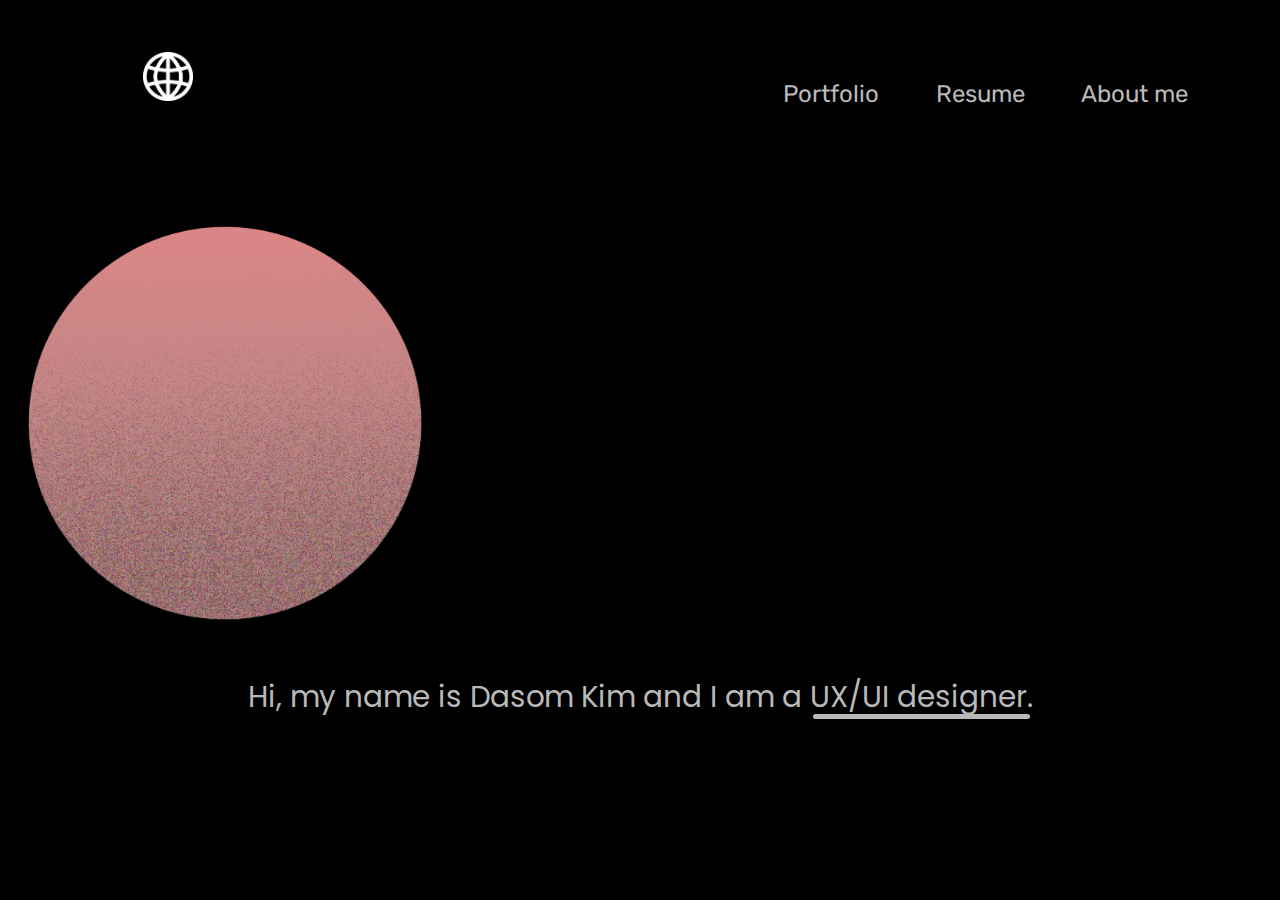
==== index.html @ 8a58e1be "First" ====
<!DOCTYPE html>
<html lang="en">

<head>
    <meta charset="UTF-8">
    <meta name="viewport" content="width=device-width, initial-scale=1.0">
    <meta name="author" content="Dasom Kim">
    <meta name="description" content="Dasom Kim's Portfolio Site">
    <title>UX/UI Dasom Kim</title>
    <link rel="stylesheet" href="https://stackpath.bootstrapcdn.com/bootstrap/4.5.2/css/bootstrap.min.css"
        integrity="sha384-JcKb8q3iqJ61gNV9KGb8thSsNjpSL0n8PARn9HuZOnIxN0hoP+VmmDGMN5t9UJ0Z" crossorigin="anonymous">
    <link href="/index.css" rel="stylesheet" media="screen" type="text/css">
</head>

<body>
    <header>
        <div class="container">
            <a class="navbar-brand hover-animation" href="/index.html">
                <img src="logo.png" alt="logo" height="49" width="50" class="logo-front" />
                <img src="logo2.png" alt="back logo" height="49" width="85" class="logo-back" /></a>
        </div>

    <nav class="navbar navbar-expand-lg">
        <ul>
            <li class="nav-item"><a class="nav-link" href="#">Portfolio</a></li>
            <li class="nav-item"><a class="nav-link" href="#">Resume</a></li>
            <li class="nav-item"><a class="nav-link" href="#">About me</a></li>
        </ul>
    </nav>

</header>
<section id="animation">
    <div class="circle"><img src="images/Circle.png" height="450" width="450"> </div>
    <div class="pilar1"><img src="images/pilar.png" alt="pilar1" height="400" width="155"/></div>
    <div class="pilar2"><img src="images/pilar.png" alt="pilar2" height="400" width="155"/></div>
</section>

    <section id="section_intro">
        <div class="intro">
            <p class="hover-border">Hi, my name is <span class="bolder1">Dasom Kim</span> and I am a <span class="bolder2">UX/UI designer</span>.</p>
            </div>
    </section>









    <!-- JS, Popper.js, and jQuery -->
    <script src="https://code.jquery.com/jquery-3.5.1.slim.min.js"
        integrity="sha384-DfXdz2htPH0lsSSs5nCTpuj/zy4C+OGpamoFVy38MVBnE+IbbVYUew+OrCXaRkfj" crossorigin="anonymous">
    </script>
    <script src="https://cdn.jsdelivr.net/npm/popper.js@1.16.1/dist/umd/popper.min.js"
        integrity="sha384-9/reFTGAW83EW2RDu2S0VKaIzap3H66lZH81PoYlFhbGU+6BZp6G7niu735Sk7lN" crossorigin="anonymous">
    </script>
    <script src="https://stackpath.bootstrapcdn.com/bootstrap/4.5.2/js/bootstrap.min.js"
        integrity="sha384-B4gt1jrGC7Jh4AgTPSdUtOBvfO8shuf57BaghqFfPlYxofvL8/KUEfYiJOMMV+rV" crossorigin="anonymous">
    </script>
    <script src="index.js">
    </script>
</body>

</html>
---- index.css ----
@import url('https://fonts.googleapis.com/css2?family=Rubik:wght@800&display=swap');
@import url('https://fonts.googleapis.com/css2?family=Poppins&display=swap');

* {
    margin: 0;
    padding: 0;
    border: 0;
}

body {
    background-color: black;
}


/*nav*/
nav {
    float: right;
    margin: 50px;
}


li {
    list-style-type: none;
    display: inline-block;
    font-family: 'Rubik', sans-serif;
    font-size: 1.5em;
    padding: 10px;
}

a:link,
a:visited,
a:active {
    color: rgb(185, 185, 185);
}

a:hover {
    color: rgb(255, 255, 255);
}

/*logo animation*/
.container {
    perspective: 1;
    position: absolute;
    margin-left: 10vw;
    margin-top: 5vh;
}

.container:hover .hover-animation {
    transform: rotateY(180deg);
}

.hover-animation {
    transition: 1s;
    transform-style: preserve-3d;
    position: relative;
}

.logo-front,
.logo-back {
    backface-visibility: hidden;
    position: absolute;
    top: 0;
    left: 0;
}

.logo-front {
    background: no-repeat center;
    z-index: 2;
}

.logo-back {
    background: no-repeat center;
    transform: rotateY(180deg);
    left: -60px;
}

/*logo animation end*/
/*nav*/


/*section animation*/

.pilar1 {
    position: absolute;
    left: -600px;
    -webkit-animation: pilar1 1s forwards ease;
    -webkit-animation-delay: .5s;
    animation: pilar1 1s forwards ease;
    animation-delay: .5s;
    top: 25vh;
}

@-webkit-keyframes pliar1 {
    100% { left: 0; }
}

@keyframes pilar1 {
    100% { left: 15vh; }
}

.pilar2 {
    position: absolute;
    right: -600px;
    -webkit-animation: pilar2 1s forwards ease;
    -webkit-animation-delay: .5s;
    animation: pilar2 1s forwards ease;
    animation-delay: .5s;
    top: 25vh;
}

@-webkit-keyframes pliar2 {
    100% { right: 0; }
}

@keyframes pilar2 {
    100% { right: 15vh; }
}


.circle {
    position: absolute;
    animation: fadeIn 2.5s forwards ease;
    top: 22vh;
    display: block;
    

}

@keyframes fadeIn {
    0% { opacity:0; }
    66% { opacity:0; }
    100% { opacity:1; }
}



/*section intro*/
.intro {
    margin: auto;
    width: 100%;
    text-align: center;
    margin-top: 75vh;
    position: absolute;
    color: rgb(185, 185, 185);
    font-family: 'Poppins', sans-serif;
    font-size: 2.3vw;
}

.hover-border {
    position: relative;
}

.hover-border::after {
    content: '';
    width: 17%;
    height: 5px;
    position: absolute;
    background-color: rgb(185, 185, 185);
    bottom: 0%;
    left: 63.5%;
    border-radius: 10px;
    transition: all 500ms ease;
}

.hover-border:hover::after {
    left: 36.5%;
    width: 13.5%;
    background-color: rgb(243, 242, 242);
}
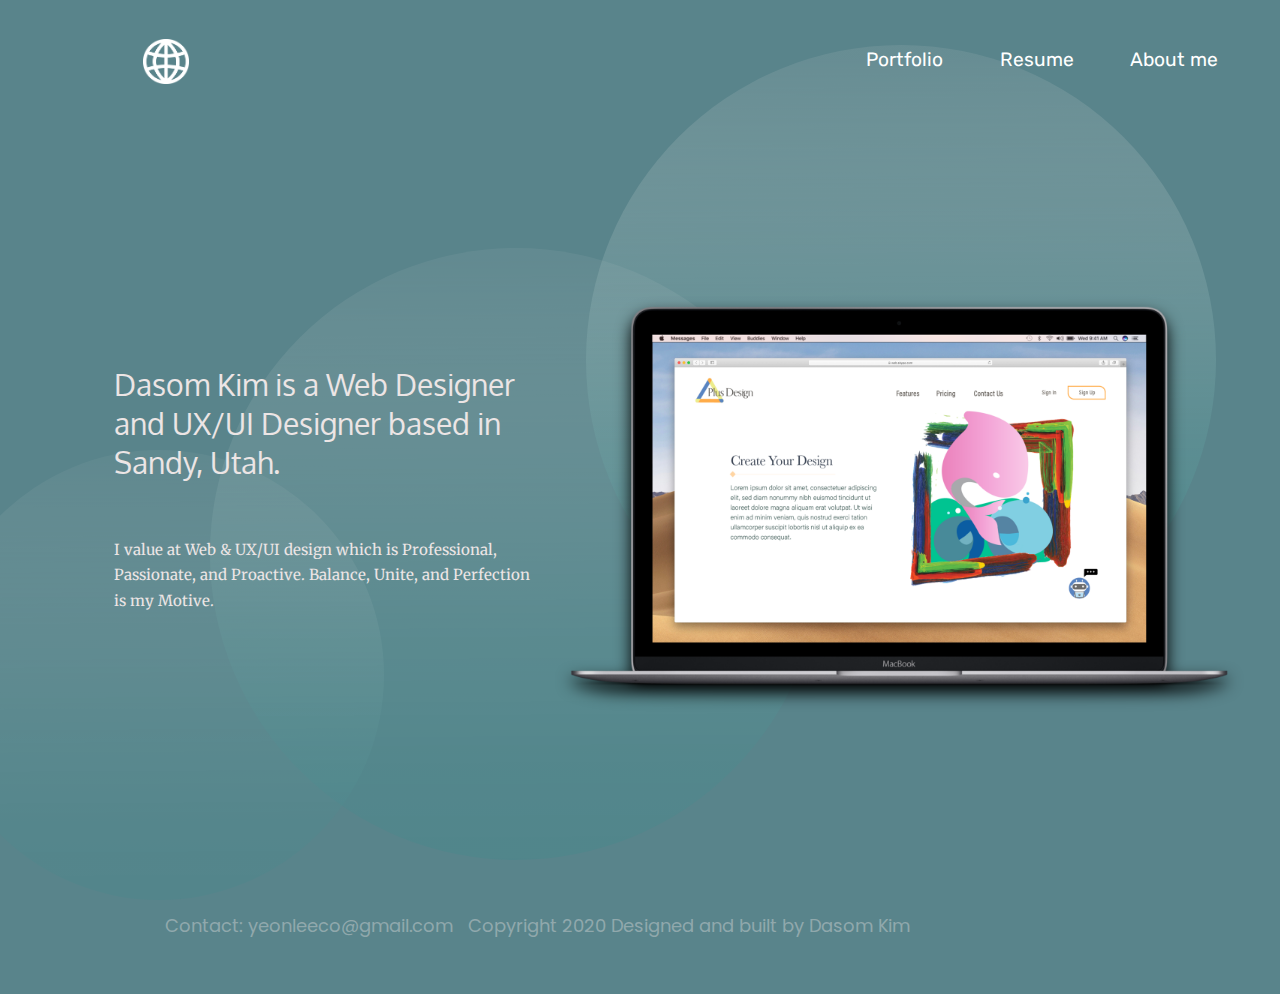
==== commit 4268131e: "Landing page, a little bit of "about me" page" ====
--- a/index.html
+++ b/index.html
@@ -16,35 +16,45 @@
     <header>
         <div class="container">
             <a class="navbar-brand hover-animation" href="/index.html">
-                <img src="logo.png" alt="logo" height="49" width="50" class="logo-front" />
-                <img src="logo2.png" alt="back logo" height="49" width="85" class="logo-back" /></a>
+                <img src="/images/logo.png" alt="logo" height="45" width="46" class="logo-front" />
+                <img src="/images/logo2.png" alt="back logo" height="45" width="69" class="logo-back" /></a>
         </div>
 
-    <nav class="navbar navbar-expand-lg">
-        <ul>
-            <li class="nav-item"><a class="nav-link" href="#">Portfolio</a></li>
-            <li class="nav-item"><a class="nav-link" href="#">Resume</a></li>
-            <li class="nav-item"><a class="nav-link" href="#">About me</a></li>
-        </ul>
-    </nav>
+        <nav class="navbar navbar-expand-lg">
+            <ul>
+                <li class="nav-item"><a class="nav-link" href="/portfolio.html">Portfolio</a></li>
+                <li class="nav-item"><a class="nav-link" href="/resume.html">Resume</a></li>
+                <li class="nav-item"><a class="nav-link" href="/about_me.html">About me</a></li>
+            </ul>
+        </nav>
 
-</header>
-<section id="animation">
-    <div class="circle"><img src="images/Circle.png" height="450" width="450"> </div>
-    <div class="pilar1"><img src="images/pilar.png" alt="pilar1" height="400" width="155"/></div>
-    <div class="pilar2"><img src="images/pilar.png" alt="pilar2" height="400" width="155"/></div>
-</section>
+    </header>
 
-    <section id="section_intro">
-        <div class="intro">
-            <p class="hover-border">Hi, my name is <span class="bolder1">Dasom Kim</span> and I am a <span class="bolder2">UX/UI designer</span>.</p>
+    <section class="presentation">
+        <div class="introuction">
+            <div class="intro-text">
+                <h1>Dasom Kim is a Web Designer and UX/UI Designer based in Sandy, Utah.</h1>
+                <p>I value at Web & UX/UI design which is Professional, Passionate, and Proactive.
+                    Balance, Unite, and Perfection is my Motive. </p>
             </div>
+        </div>
+        <div class="image-box">
+            <div class="content">
+                <img src="images/final2.png" alt="UI image" class="computer_image" /></div>
+        </div>
+
+        <img class="circle" src="/images/circle.svg" alt="background circle" />
+        <img class="circle2" src="/images/circle.svg" alt="bakcgroun circle 2" />
+        <img class="circle3" src="images/circle.svg" a;t="background circle 3" />
     </section>
 
 
 
 
-
+    <footer>
+        <span>Contact: yeonleeco@gmail.com</span>
+        <span>Copyright 2020 Designed and built by Dasom Kim</span>
+    </footer>
 
 
 
--- a/index.css
+++ b/index.css
@@ -1,5 +1,7 @@
 @import url('https://fonts.googleapis.com/css2?family=Rubik:wght@800&display=swap');
-@import url('https://fonts.googleapis.com/css2?family=Poppins&display=swap');
+@import url('https://fonts.googleapis.com/css2?family=Poppins:wght@200&display=swap');
+@import url('https://fonts.googleapis.com/css2?family=Merriweather:wght@300&display=swap');
+@import url('https://fonts.googleapis.com/css2?family=Oxygen:wght@700&display=swap');
 
 * {
     margin: 0;
@@ -8,14 +10,15 @@
 }
 
 body {
-    background-color: black;
+    background-color: #59848B;
 }
 
 
 /*nav*/
 nav {
     float: right;
-    margin: 50px;
+    margin: 20px;
+    margin-top: 20px;
 }
 
 
@@ -23,26 +26,29 @@
     list-style-type: none;
     display: inline-block;
     font-family: 'Rubik', sans-serif;
-    font-size: 1.5em;
+    font-size: 1.2em;
     padding: 10px;
 }
 
 a:link,
 a:visited,
 a:active {
-    color: rgb(185, 185, 185);
+    color: rgb(255, 255, 255);
 }
 
 a:hover {
-    color: rgb(255, 255, 255);
-}
+    color: rgb(224, 224, 224);
+}
+
+
+
 
 /*logo animation*/
 .container {
     perspective: 1;
     position: absolute;
     margin-left: 10vw;
-    margin-top: 5vh;
+    margin-top: 3.5vh;
 }
 
 .container:hover .hover-animation {
@@ -77,93 +83,208 @@
 /*logo animation end*/
 /*nav*/
 
-
-/*section animation*/
-
-.pilar1 {
-    position: absolute;
-    left: -600px;
-    -webkit-animation: pilar1 1s forwards ease;
-    -webkit-animation-delay: .5s;
-    animation: pilar1 1s forwards ease;
-    animation-delay: .5s;
-    top: 25vh;
-}
-
-@-webkit-keyframes pliar1 {
-    100% { left: 0; }
-}
-
-@keyframes pilar1 {
-    100% { left: 15vh; }
-}
-
-.pilar2 {
-    position: absolute;
-    right: -600px;
-    -webkit-animation: pilar2 1s forwards ease;
-    -webkit-animation-delay: .5s;
-    animation: pilar2 1s forwards ease;
-    animation-delay: .5s;
-    top: 25vh;
-}
-
-@-webkit-keyframes pliar2 {
-    100% { right: 0; }
-}
-
-@keyframes pilar2 {
-    100% { right: 15vh; }
-}
-
+ .presentation {
+     display: flex;
+     width: 90%;
+     margin: auto;
+     min-height: 80vh;
+     align-items: center;
+ }
+
+ .introduction {
+     flex: 1;
+ }
+
+ .intro-text h1 {
+     font-size: 45px;
+     color: rgb(236, 229, 229);
+     font-family: 'Oxygen', sans-serif;
+     line-height: 1.5;
+     animation: drop 0.5s ease;
+     position: relative;
+     left: 10vh;
+    }
+
+ .intro-text p {
+     margin-top: 55px;
+     font-size: 22px;
+     color: rgb(236, 229, 229);
+     font-family: 'Merriweather', serif;
+     line-height: 2.3;
+     animation: drop 1.7s ease;
+     position: relative;
+     left: 10vh;
+ }
+ 
+ .content {
+     flex: 1;
+ }
+
+ .content img {
+     height: 68vh;
+     filter: drop-shadow(0px 8px 8px black);
+     animation: drop 2s ease;
+     right: -8vh;
+     position: relative;
+ }
+
+ @keyframes drop {
+     0% {
+         opacity: 0;
+         transform: translateY(-18px);
+     }
+
+     100% {
+         opacity: 1;
+         transform: translateY(0px);
+     }
+ }
 
 .circle {
     position: absolute;
-    animation: fadeIn 2.5s forwards ease;
-    top: 22vh;
-    display: block;
-    
-
-}
-
-@keyframes fadeIn {
-    0% { opacity:0; }
-    66% { opacity:0; }
-    100% { opacity:1; }
-}
-
-
-
-/*section intro*/
-.intro {
-    margin: auto;
+    top: 5%;
+    right: 5%;
+    z-index: -1;
+    opacity: 0.6;
+    height: 70%;
+}
+
+.circle2 {
+    position: absolute;
+    top: 27.5%;
+    right: 35.8%;
+    z-index: -1;
+    height: 68%;
+    opacity: 0.4;
+}
+
+.circle3 {
+    position: absolute;
+    top: 50%;
+    right: 70%;
+    z-index: -1;
+    height: 50%;
+    opacity: 0.3;
+}
+
+footer {
+    color: rgba(236, 229, 229, 0.388);
+    padding: 55px;
+    font-family: 'Poppins', sans-serif;
+    font-size: 18px;
+    margin-left: 105px;
+}
+
+footer span {
+    padding: 5px;
+}
+
+
+
+
+
+@media screen and (max-width: 1520px) and (min-width: 1350px)  {
+    .intro-text h1 {
+        font-size: 35px;
+        line-height: 1.5;
+        left: 6.5vh;
+       }
+   
+    .intro-text p {
+        font-size: 18px;
+        line-height: 1.9;
+        left: 6.5vh;
+    }
+
+    .content img {
+        height: 55vh;
+        right: -6.5vh;
+    }
+}
+
+@media screen and (max-width: 1349px) and (min-width: 1025px)  {
+
+    .intro-text h1 {
+        font-size: 30px;
+        line-height: 1.3;
+        left: 5.5vh;
+       }
+   
+    .intro-text p {
+        font-size: 15px;
+        line-height: 1.7;
+        left: 5.5vh;
+    }
+
+    .content img {
+        height: 50vh;
+        right: -5.5vh;
+    }
+}
+
+
+@media screen and (max-width: 1024px ) {
+    .presentation {
+        flex-direction: column;
+    }
+    .introuction {
+        margin-top: 5vh;
+        text-align: center;
+    }
+    .intro-text h1 {
+        font-size: 35px;
+        left: 0;
+    }
+    .intro-text p {
+        font-size: 18px;
+        left: 0;
+    }
+
+    .content img {
+        height: 60vh;
+        right: 0;
+    }
+    .circle, .circle2, .circle3 {
+        opacity: 0;
+    }
+
+    footer {
+        text-align: center;
+        margin-left: 0;
+    }
+
+}
+
+
+/* about me page */
+.about {
+    flex-direction: column;
     width: 100%;
+    position: relative;
+    top: 13vh;
+}
+
+.col-4 img{
+    height: 63vh;
+}
+
+.intro_self {
     text-align: center;
-    margin-top: 75vh;
-    position: absolute;
-    color: rgb(185, 185, 185);
-    font-family: 'Poppins', sans-serif;
-    font-size: 2.3vw;
-}
-
-.hover-border {
+    margin: 0 auto;
     position: relative;
-}
-
-.hover-border::after {
-    content: '';
-    width: 17%;
-    height: 5px;
-    position: absolute;
-    background-color: rgb(185, 185, 185);
-    bottom: 0%;
-    left: 63.5%;
-    border-radius: 10px;
-    transition: all 500ms ease;
-}
-
-.hover-border:hover::after {
-    left: 36.5%;
-    width: 13.5%;
-    background-color: rgb(243, 242, 242);
-}  
+    top: 5vh;
+}
+
+.intro_self h1, h2 {
+    font-family: 'Oxygen', sans-serif;
+}
+
+.intro_self h2 {
+    color: rgb(236, 229, 229);
+    font-size: 1.8em;
+}
+
+.intro_self h1 {
+    color: rgb(0, 0, 0);
+    font-size: 3.5em;
+}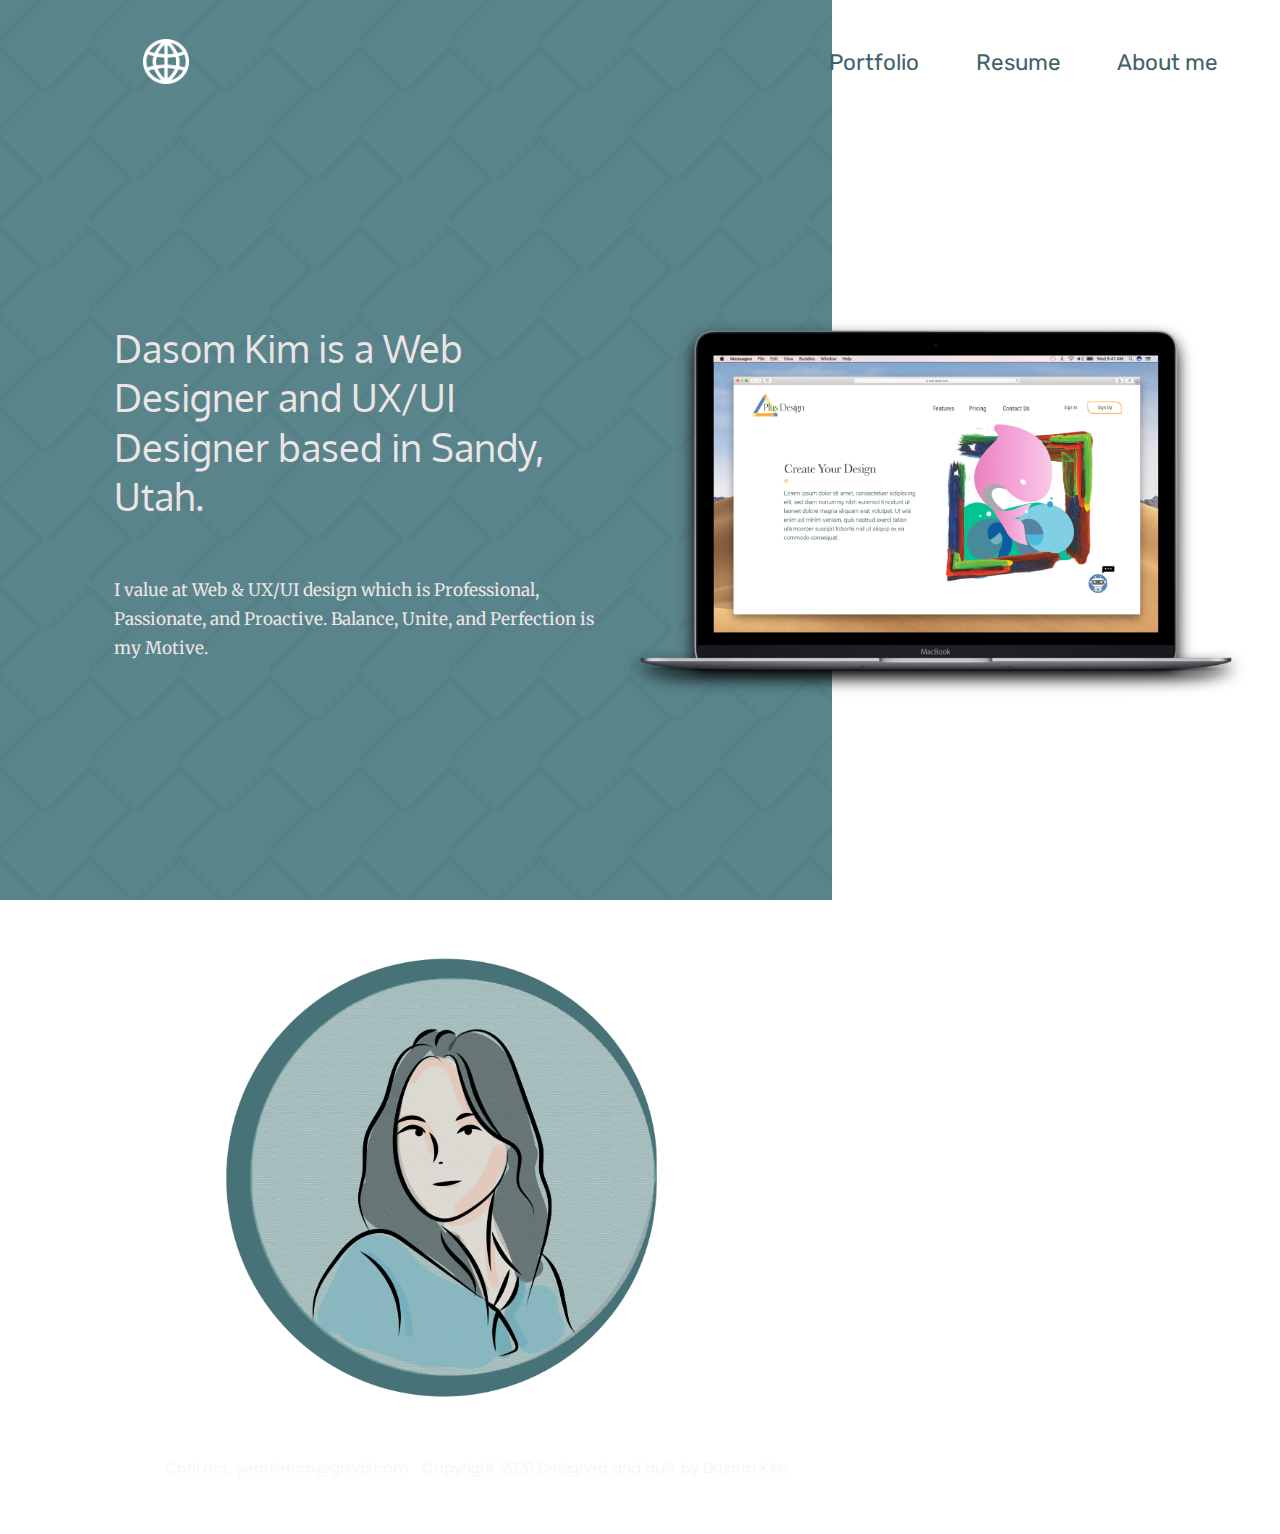
==== commit 50000ec0: "background, pattern, image added" ====
--- a/index.html
+++ b/index.html
@@ -29,7 +29,6 @@
         </nav>
 
     </header>
-
     <section class="presentation">
         <div class="introuction">
             <div class="intro-text">
@@ -43,9 +42,14 @@
                 <img src="images/final2.png" alt="UI image" class="computer_image" /></div>
         </div>
 
-        <img class="circle" src="/images/circle.svg" alt="background circle" />
-        <img class="circle2" src="/images/circle.svg" alt="bakcgroun circle 2" />
-        <img class="circle3" src="images/circle.svg" a;t="background circle 3" />
+    </section>
+
+    <div id="background"></div>
+    
+    <section class="second_presentation">
+        <div class="dasom_image">
+            <img src="/images/brushimage.png" alt="dasom illustrator" />
+        </div>
     </section>
 
 
--- a/index.css
+++ b/index.css
@@ -10,9 +10,24 @@
 }
 
 body {
+    background-color: white;
+}
+
+#background {
+    position: absolute;
+    top: 0px;
+    left: 0px;
+    width: 65%;
+    height: 100vh;
     background-color: #59848B;
-}
-
+    z-index: -1;
+    background-image: linear-gradient(45deg, transparent 20%, rgba(0, 0, 0, 0.055) 25%, transparent 25%), 
+    linear-gradient(-45deg, transparent 20%, rgba(0, 0, 0, 0.055) 25%, transparent 25%), 
+    linear-gradient(-45deg, transparent 75%, rgba(0, 0, 0, 0.055) 80%, transparent 0);
+    background-size: 90px 90px, 90px 90px;
+}
+
+/*#59848B;*/
 
 /*nav*/
 nav {
@@ -26,18 +41,18 @@
     list-style-type: none;
     display: inline-block;
     font-family: 'Rubik', sans-serif;
-    font-size: 1.2em;
+    font-size: 1.4em;
     padding: 10px;
 }
 
 a:link,
 a:visited,
 a:active {
-    color: rgb(255, 255, 255);
+    color: #406268;
 }
 
 a:hover {
-    color: rgb(224, 224, 224);
+    color: #5ea4af;
 }
 
 
@@ -96,7 +111,7 @@
  }
 
  .intro-text h1 {
-     font-size: 45px;
+     font-size: 4.5vh;
      color: rgb(236, 229, 229);
      font-family: 'Oxygen', sans-serif;
      line-height: 1.5;
@@ -107,7 +122,7 @@
 
  .intro-text p {
      margin-top: 55px;
-     font-size: 22px;
+     font-size: 2.1vh;
      color: rgb(236, 229, 229);
      font-family: 'Merriweather', serif;
      line-height: 2.3;
@@ -121,11 +136,12 @@
  }
 
  .content img {
-     height: 68vh;
+     height: 65vh;
      filter: drop-shadow(0px 8px 8px black);
      animation: drop 2s ease;
      right: -8vh;
      position: relative;
+     z-index: 2;
  }
 
  @keyframes drop {
@@ -140,38 +156,11 @@
      }
  }
 
-.circle {
-    position: absolute;
-    top: 5%;
-    right: 5%;
-    z-index: -1;
-    opacity: 0.6;
-    height: 70%;
-}
-
-.circle2 {
-    position: absolute;
-    top: 27.5%;
-    right: 35.8%;
-    z-index: -1;
-    height: 68%;
-    opacity: 0.4;
-}
-
-.circle3 {
-    position: absolute;
-    top: 50%;
-    right: 70%;
-    z-index: -1;
-    height: 50%;
-    opacity: 0.3;
-}
-
 footer {
     color: rgba(236, 229, 229, 0.388);
     padding: 55px;
     font-family: 'Poppins', sans-serif;
-    font-size: 18px;
+    font-size: 15px;
     margin-left: 105px;
 }
 
@@ -183,41 +172,30 @@
 
 
 
-@media screen and (max-width: 1520px) and (min-width: 1350px)  {
+@media screen and (max-width: 1400px) and (min-width: 1350px)  {
+
+    .content img {
+        height: 50vh;
+        right: -6.5vh;
+    }
+}
+
+@media screen and (max-width: 1349px) and (min-width: 1025px)  {
+
     .intro-text h1 {
-        font-size: 35px;
-        line-height: 1.5;
-        left: 6.5vh;
-       }
-   
-    .intro-text p {
-        font-size: 18px;
-        line-height: 1.9;
-        left: 6.5vh;
-    }
-
-    .content img {
-        height: 55vh;
-        right: -6.5vh;
-    }
-}
-
-@media screen and (max-width: 1349px) and (min-width: 1025px)  {
-
-    .intro-text h1 {
-        font-size: 30px;
+        font-size: 4.2vh;
         line-height: 1.3;
         left: 5.5vh;
        }
    
     .intro-text p {
-        font-size: 15px;
+        font-size: 1.9vh;
         line-height: 1.7;
         left: 5.5vh;
     }
 
     .content img {
-        height: 50vh;
+        height: 45vh;
         right: -5.5vh;
     }
 }
@@ -244,9 +222,7 @@
         height: 60vh;
         right: 0;
     }
-    .circle, .circle2, .circle3 {
-        opacity: 0;
-    }
+ 
 
     footer {
         text-align: center;
@@ -254,6 +230,24 @@
     }
 
 }
+
+/*second presentation on landing page */
+
+.second_presentation {
+    display: flex;
+}
+
+.second_presentation img {
+    height: 50vh;
+    position: relative;
+    left: 25vh;
+    margin-top: 10vh;
+}
+
+
+
+
+
 
 
 /* about me page */
@@ -277,6 +271,7 @@
 
 .intro_self h1, h2 {
     font-family: 'Oxygen', sans-serif;
+    padding: 5px;
 }
 
 .intro_self h2 {
@@ -287,4 +282,18 @@
 .intro_self h1 {
     color: rgb(0, 0, 0);
     font-size: 3.5em;
-}+}
+
+.row {
+    position: relative;
+    top: 10vh;
+}
+
+.row p {
+    color: rgba(236, 229, 229, 0.801);
+    font-size: 25px;
+    margin-left: -7vw;
+    max-width: 55vw;
+    max-height: 75vh;
+}
+
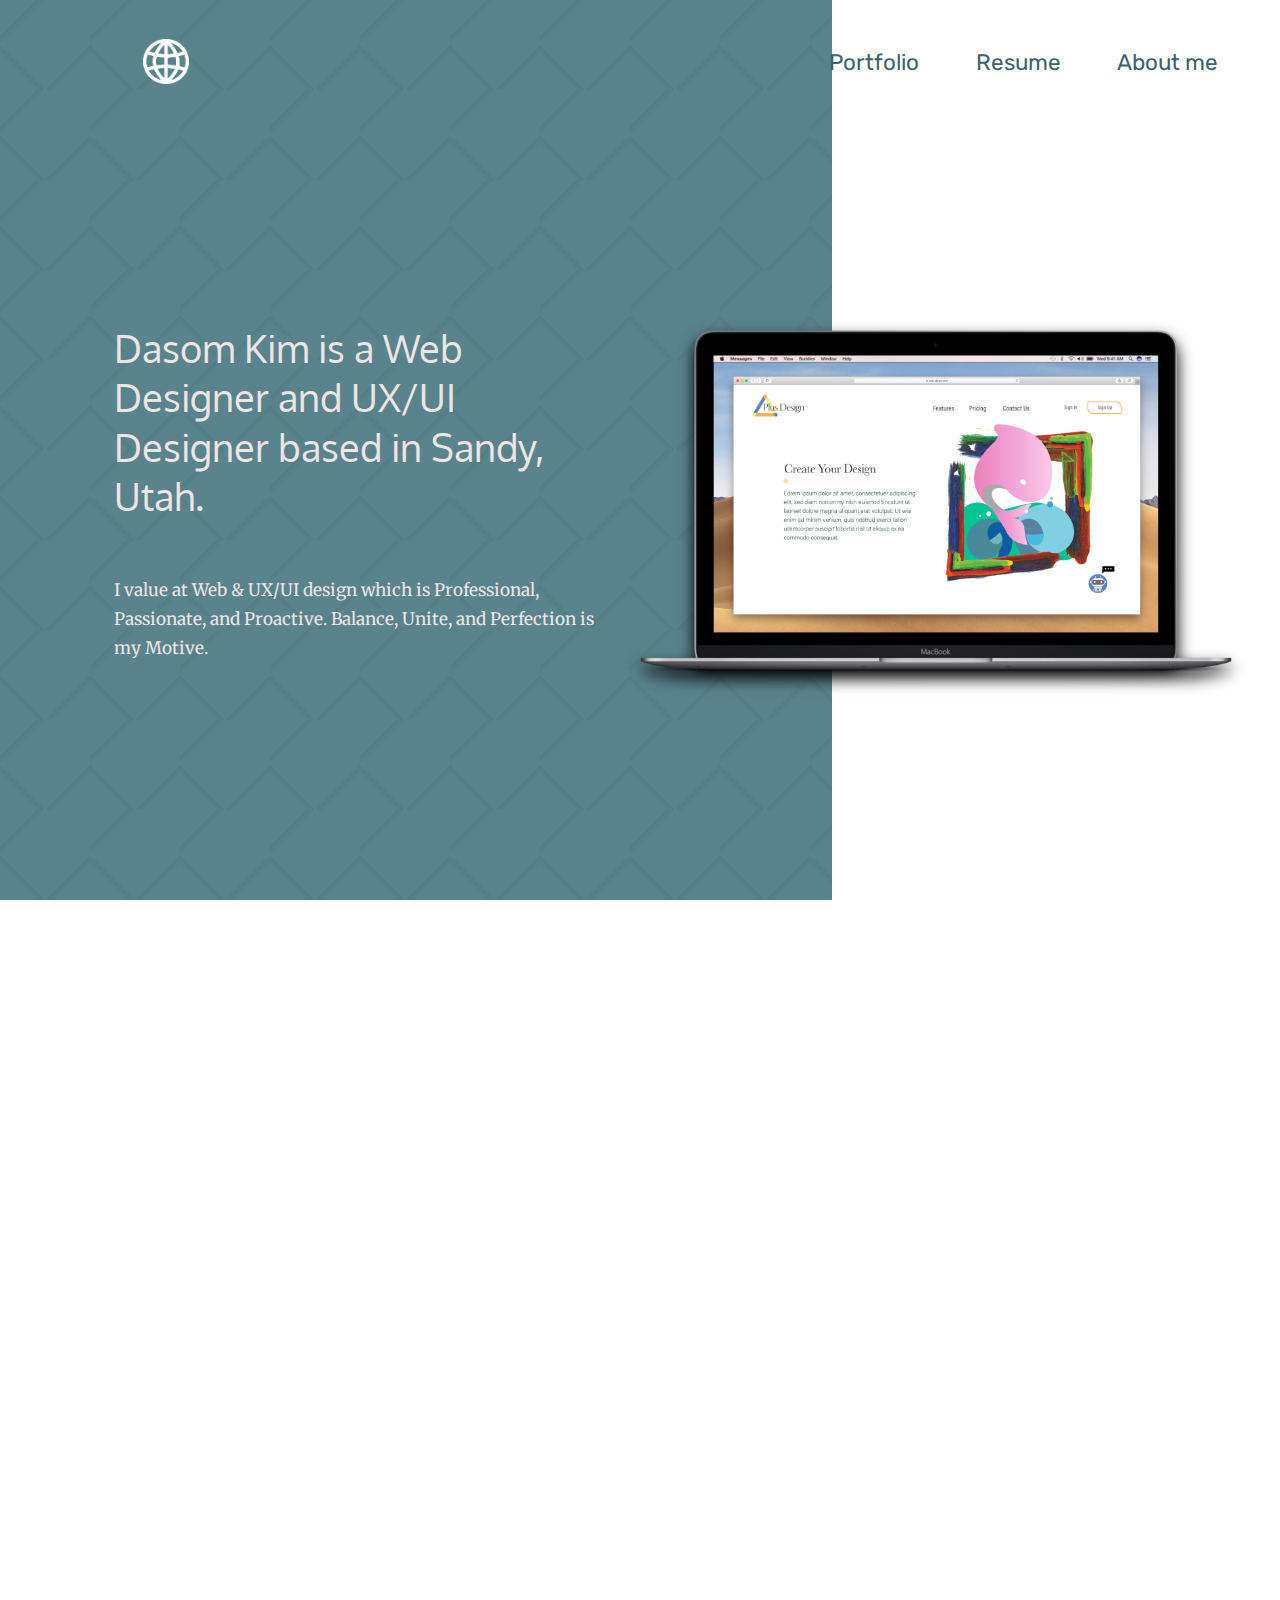
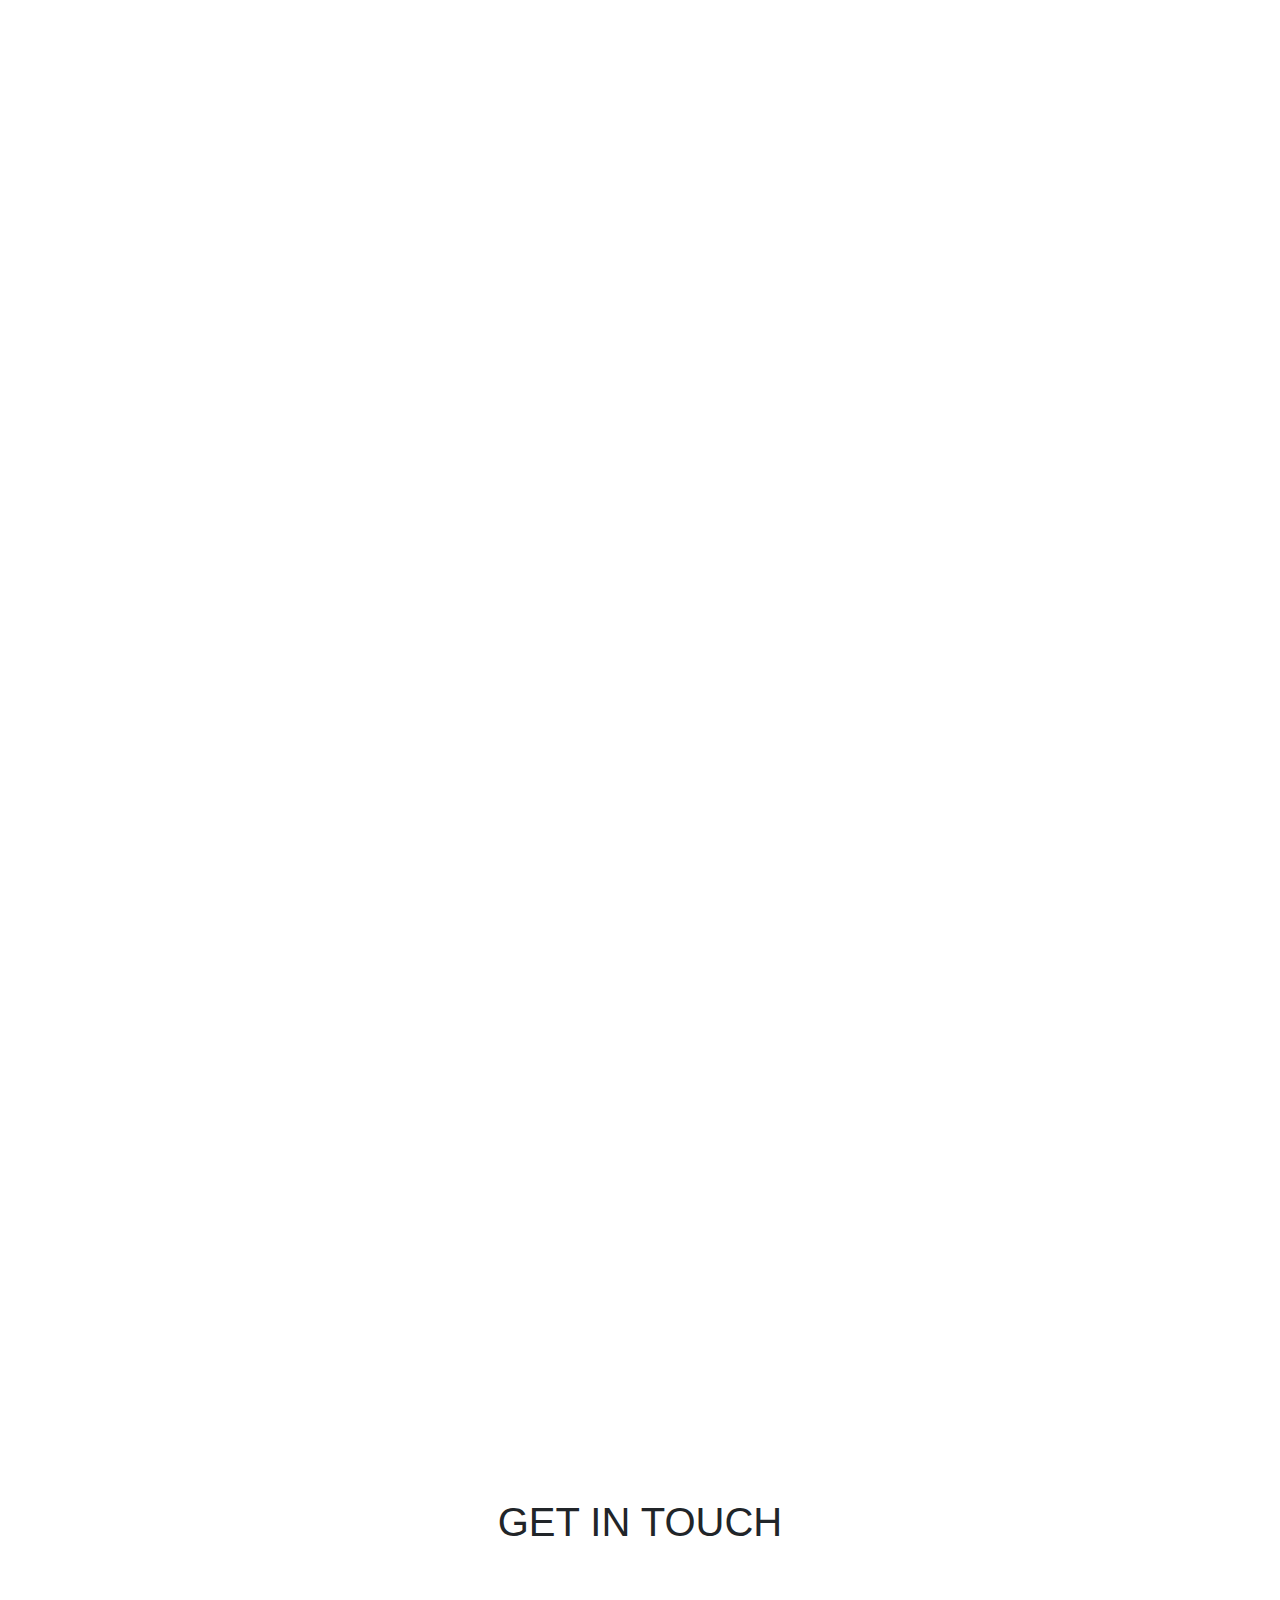
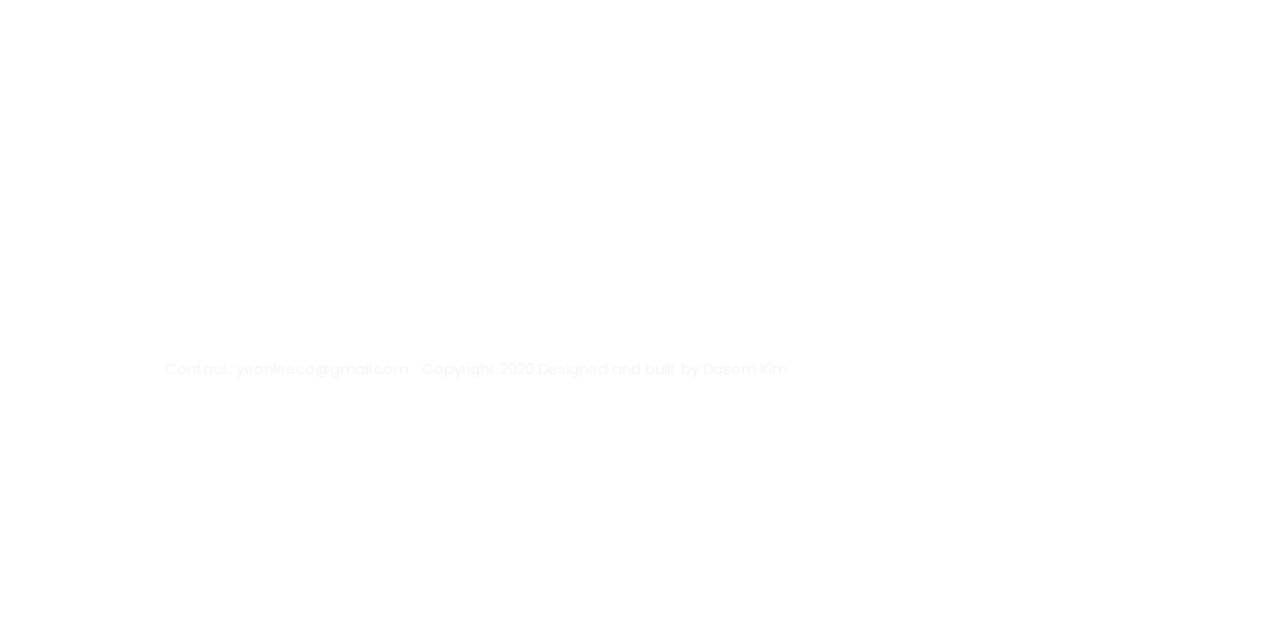
==== commit e6f37c09: "about me & showcases" ====
--- a/index.html
+++ b/index.html
@@ -10,6 +10,7 @@
     <link rel="stylesheet" href="https://stackpath.bootstrapcdn.com/bootstrap/4.5.2/css/bootstrap.min.css"
         integrity="sha384-JcKb8q3iqJ61gNV9KGb8thSsNjpSL0n8PARn9HuZOnIxN0hoP+VmmDGMN5t9UJ0Z" crossorigin="anonymous">
     <link href="/index.css" rel="stylesheet" media="screen" type="text/css">
+    <link rel="stylesheet" href="https://unpkg.com/aos@next/dist/aos.css" />
 </head>
 
 <body>
@@ -24,7 +25,7 @@
             <ul>
                 <li class="nav-item"><a class="nav-link" href="/portfolio.html">Portfolio</a></li>
                 <li class="nav-item"><a class="nav-link" href="/resume.html">Resume</a></li>
-                <li class="nav-item"><a class="nav-link" href="/about_me.html">About me</a></li>
+                <li class="nav-item"><a class="nav-link" href="#about_me">About me</a></li>
             </ul>
         </nav>
 
@@ -45,12 +46,66 @@
     </section>
 
     <div id="background"></div>
-    
-    <section class="second_presentation">
+
+    <section id="about_me" data-aos="fade-down">
         <div class="dasom_image">
             <img src="/images/brushimage.png" alt="dasom illustrator" />
         </div>
+
+        <div class="intro_self">
+            <h1>This is</h1>
+            <h2>Dasom Kim</h2>
+
+            <p>
+                To shortly introduce myself, I am a skilled and results-driven individual
+                who is able to function well in fastpace and deadline-driven environments.
+                I have had the opportunities to create various designs such as magazine,
+                book cover, icon set, app layout (UI Design), etc., and I have done my best
+                to make all designs creative and innovative.<br><br>
+                I am adept at working with all
+                Adobe software tools, Illustrator, Photoshop, InDesign, XD, and Animate.
+                On top of my experience, I worked as a UI Designer in the team which
+                creates outdoor apps, and created an app design prototype to provide
+                them with a design layout.
+            </p>
+        </div>
     </section>
+
+    <div class="project">
+        <section class="card" data-aos="fade-right">
+            <img src="images/plant.png" alt="eco friendly" />
+            <div>
+                <h3>ECO FRIENDLY</h3>
+                <p>123123123123123</p>
+                <a href="#" class="btn">See more</a>
+            </div>
+        </section>
+
+        <section class="card" data-aos="fade-left">
+            <img src="images/dolphine.png" alt="dolphine" />
+            <div>
+                <h3>Creative Project</h3>
+                <p>123123123123123</p>
+                <a href="#" class="btn">See more</a>
+            </div>
+        </section>
+
+        <section class="card" data-aos="fade-right">
+            <img src="images/house.png" alt="house" />
+            <div>
+                <h3>Real Estate App Project</h3>
+                <p>123123123123123</p>
+                <a href="#" class="btn">See more</a>
+            </div>
+        </section>
+    </div>
+
+
+    <section class="contact">
+        <h1>GET IN TOUCH</h1>
+    </section>
+
+
 
 
 
@@ -75,6 +130,13 @@
     </script>
     <script src="index.js">
     </script>
+    <script src="https://unpkg.com/aos@next/dist/aos.js"></script>
+    <script>
+        AOS.init({
+            offset: 300,
+            duration: 1000
+        });
+    </script>
 </body>
 
 </html>--- a/index.css
+++ b/index.css
@@ -2,12 +2,15 @@
 @import url('https://fonts.googleapis.com/css2?family=Poppins:wght@200&display=swap');
 @import url('https://fonts.googleapis.com/css2?family=Merriweather:wght@300&display=swap');
 @import url('https://fonts.googleapis.com/css2?family=Oxygen:wght@700&display=swap');
-
 * {
     margin: 0;
     padding: 0;
     border: 0;
 }
+
+html {
+    scroll-behavior: smooth;
+  }
 
 body {
     background-color: white;
@@ -169,6 +172,116 @@
 }
 
 
+/* about me section */
+#about_me {
+    display: flex;
+    width: 85%;
+    margin: auto;
+    min-height: 70vh;
+    align-items: center;
+}
+
+#about_me img {
+    height: 50vh;
+    position: relative;
+    left: 5vh;
+    margin-top: 10vh;
+}
+
+.intro_self {
+    position: relative;
+    left: 10vh;
+    top: 55px;
+}
+
+
+.intro_self p {
+    width: 70%;
+    font-size: 1.4em;
+}
+
+
+
+/*Project Section*/
+.project {
+    position: relative;
+    top: 20vh;
+    margin: auto;
+    overflow: auto;
+    max-width: 1100px;
+    padding: 0 2rem;
+}
+
+.card {
+    display: grid;
+    grid-template-columns: repeat(2, 1fr);
+    margin-bottom: 3rem;
+}
+
+.card img {
+    width: 100%;
+}
+
+.card h3 {
+    margin-bottom: 2rem;
+}
+
+.card > div {
+    padding: 2rem;
+    text-align: center;
+    margin-top: 55px;
+}
+
+.card:nth-child(even) img {
+    order: 2;
+}
+
+.btn {
+    display: inline-block;
+    background: #59848B;
+    color: white;
+    padding: 0.8rem 1.8rem;
+    margin-top: 2rem;
+    border-radius: 25px;
+}
+
+.btn:hover {
+    opacity: 0.5;
+    transition: .8s ease;
+    color: white;
+}
+
+.btn:visited, .btn:active, .btn:link {
+    color: white;
+}
+
+
+/*contact section*/
+.contact {
+    position: relative;
+    top: 35vh;
+    height: 80vh;
+}
+
+.contact h1 {
+    text-align: center;
+    
+}
+
+
+
+
+
+
+
+
+
+@media screen and (max-width: 820px) {
+    .card {
+        display: block;
+    }
+}
+
 
 
 
@@ -200,6 +313,42 @@
     }
 }
 
+@media screen and (max-width: 1110px) {
+    #background {
+        width: 100%;
+        height: 110vh;
+    }
+
+    a:link,
+    a:visited,
+    a:active {
+        color: white;
+}
+
+#about_me {
+    flex-direction: column;
+    text-align: center;
+    position: relative;
+    top: 20vh;
+}
+
+#about_me img {
+    left: 0;
+    margin-top: 0;
+}
+
+.intro_self {
+    left: 0;
+    top: 0;
+}
+
+.intro_self p {
+    width: 100%;
+}
+
+}
+
+
 
 @media screen and (max-width: 1024px ) {
     .presentation {
@@ -229,71 +378,6 @@
         margin-left: 0;
     }
 
-}
-
-/*second presentation on landing page */
-
-.second_presentation {
-    display: flex;
-}
-
-.second_presentation img {
-    height: 50vh;
-    position: relative;
-    left: 25vh;
-    margin-top: 10vh;
-}
-
-
-
-
-
-
-
-/* about me page */
-.about {
-    flex-direction: column;
-    width: 100%;
-    position: relative;
-    top: 13vh;
-}
-
-.col-4 img{
-    height: 63vh;
-}
-
-.intro_self {
-    text-align: center;
-    margin: 0 auto;
-    position: relative;
-    top: 5vh;
-}
-
-.intro_self h1, h2 {
-    font-family: 'Oxygen', sans-serif;
-    padding: 5px;
-}
-
-.intro_self h2 {
-    color: rgb(236, 229, 229);
-    font-size: 1.8em;
-}
-
-.intro_self h1 {
-    color: rgb(0, 0, 0);
-    font-size: 3.5em;
-}
-
-.row {
-    position: relative;
-    top: 10vh;
-}
-
-.row p {
-    color: rgba(236, 229, 229, 0.801);
-    font-size: 25px;
-    margin-left: -7vw;
-    max-width: 55vw;
-    max-height: 75vh;
-}
-
+
+}
+
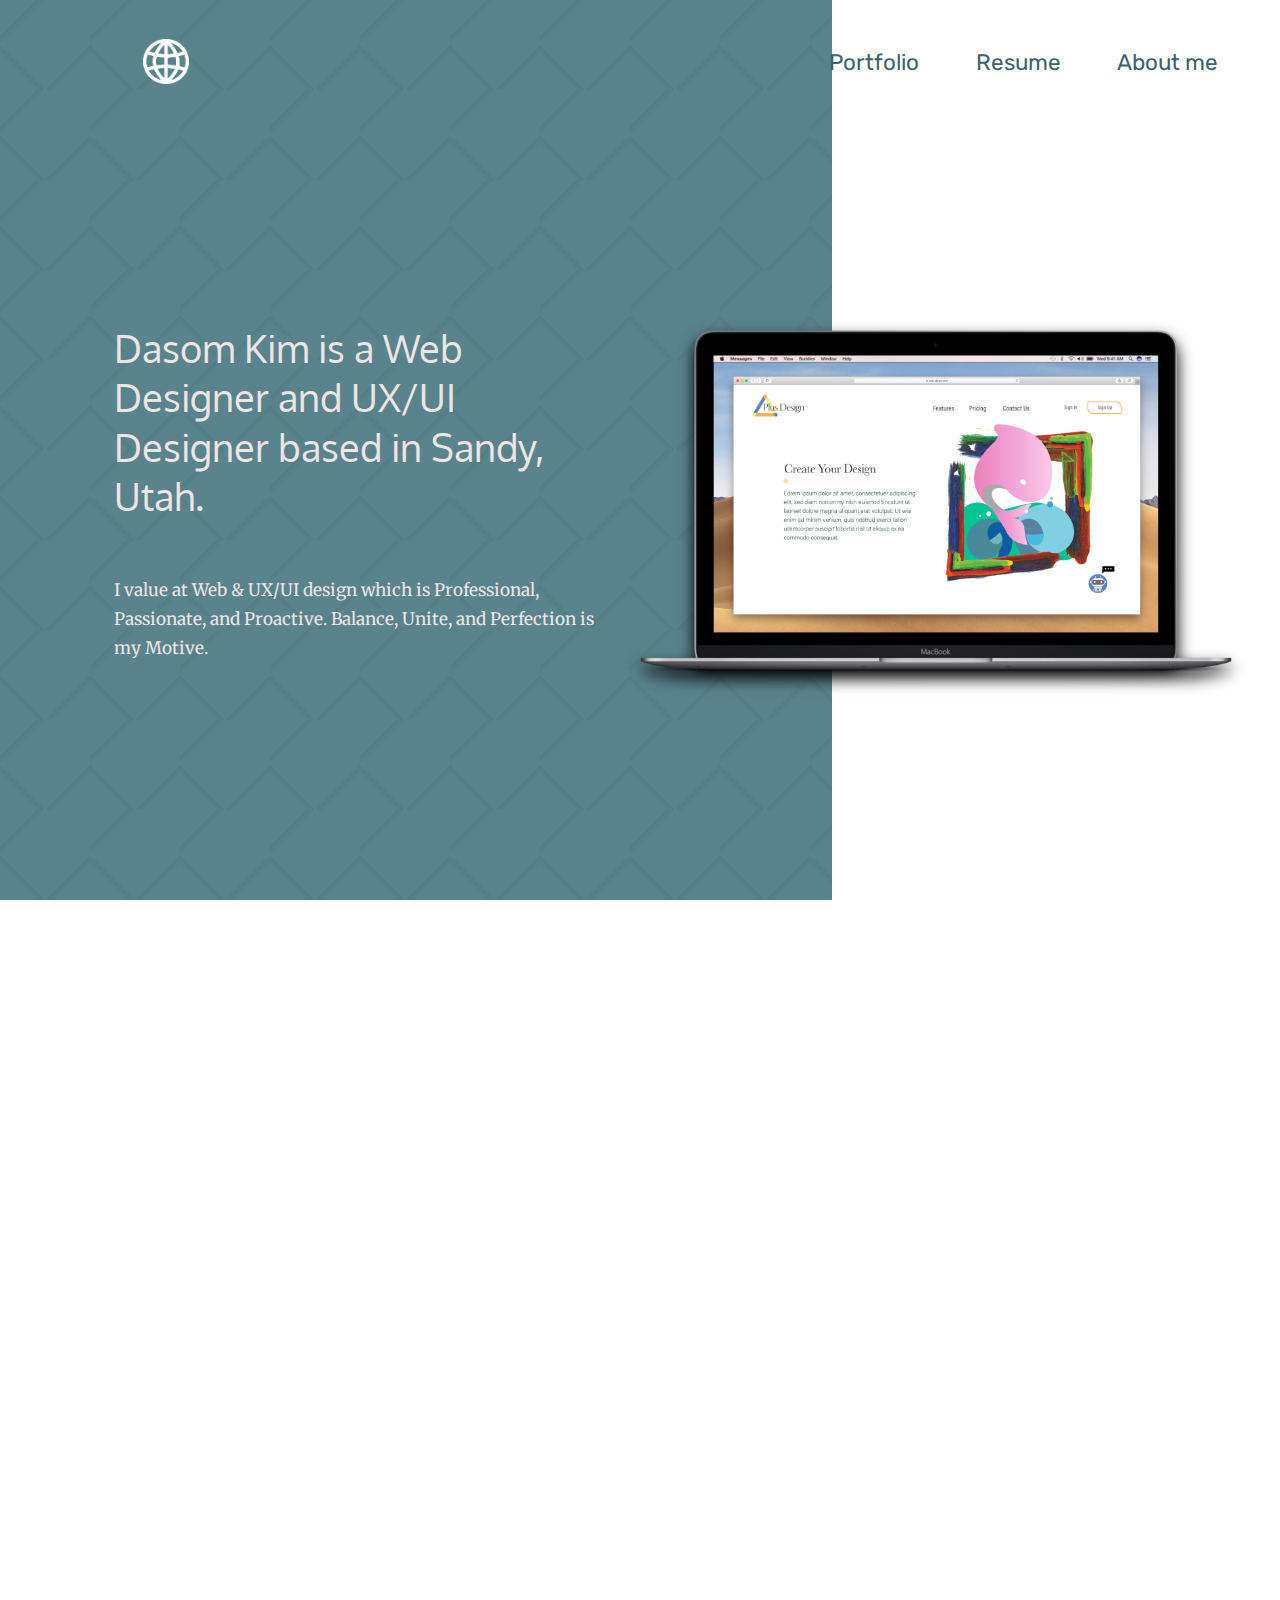
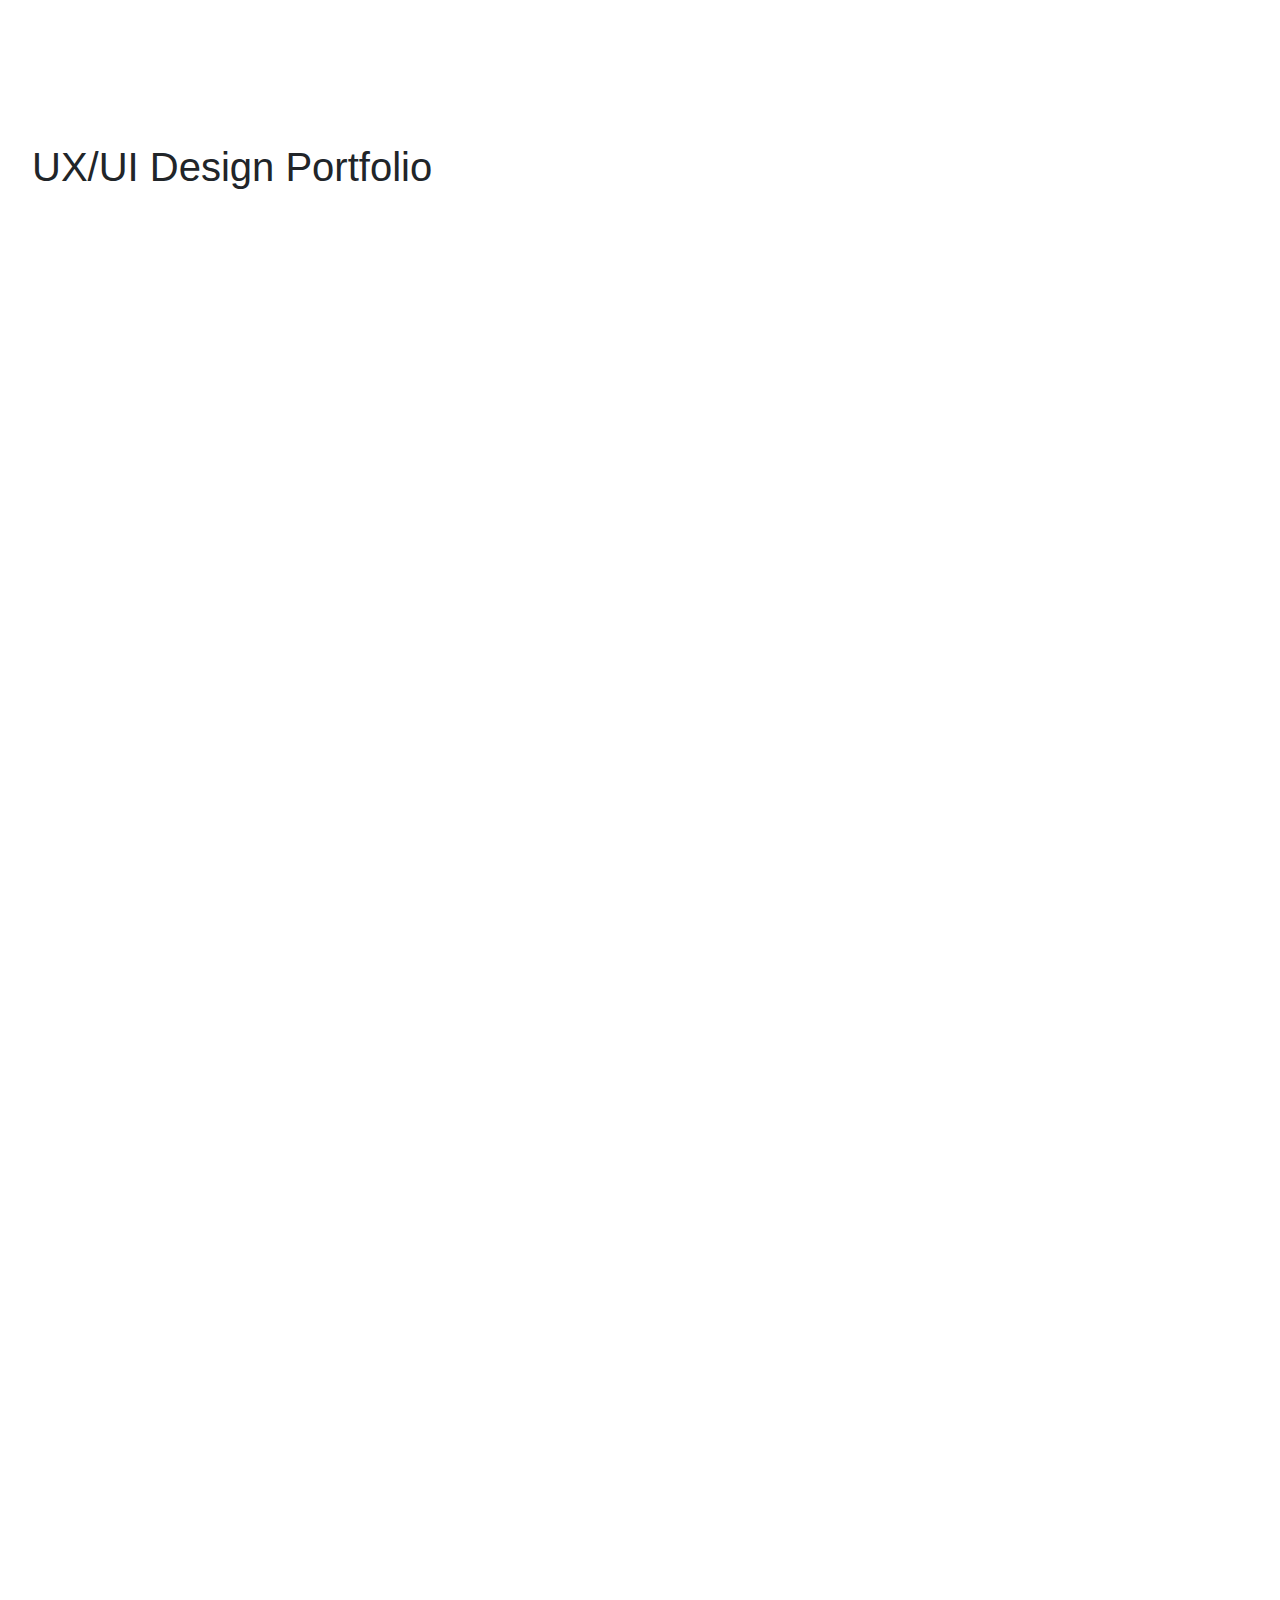
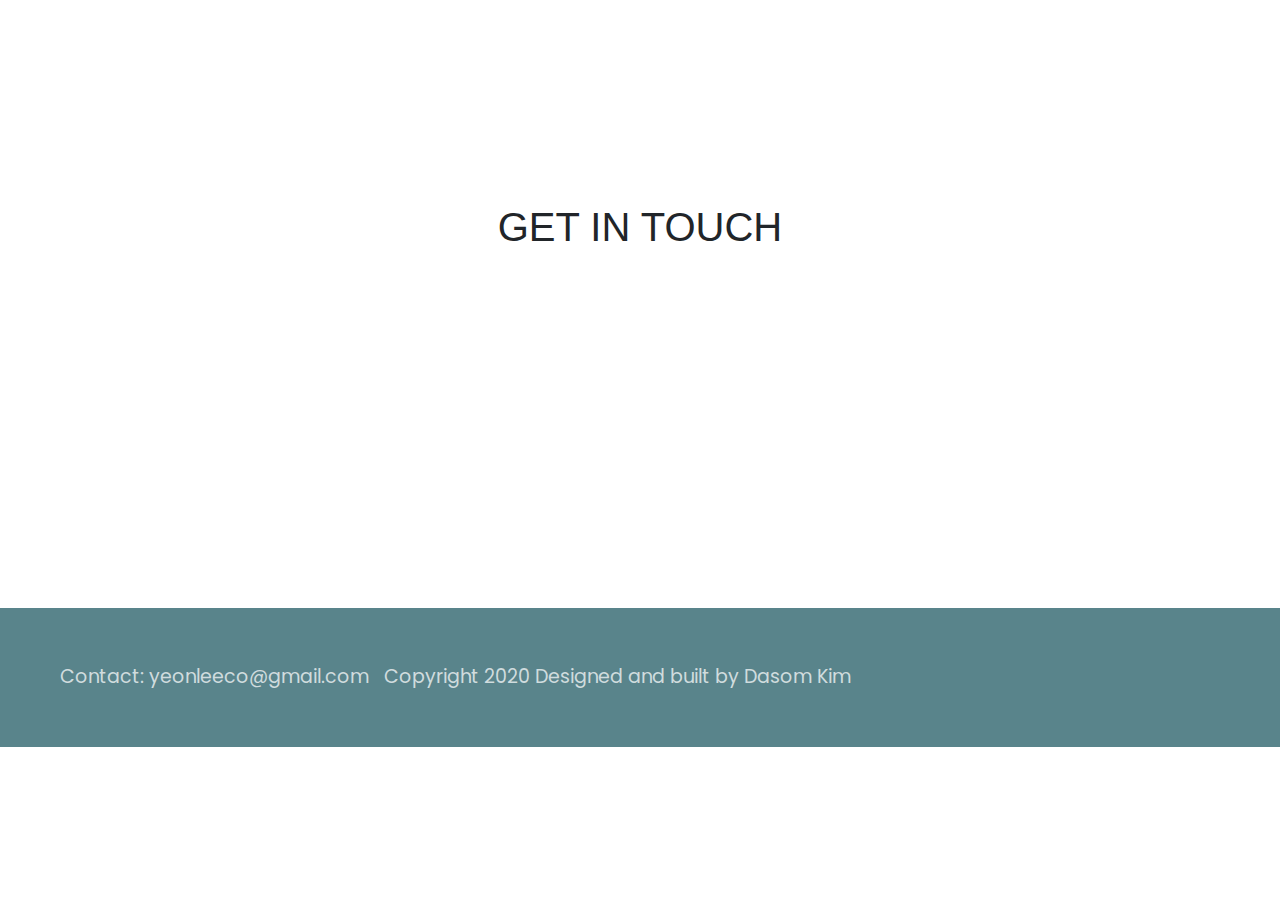
==== commit 3dc5d09e: "portfolio css" ====
--- a/index.html
+++ b/index.html
@@ -23,7 +23,7 @@
 
         <nav class="navbar navbar-expand-lg">
             <ul>
-                <li class="nav-item"><a class="nav-link" href="/portfolio.html">Portfolio</a></li>
+                <li class="nav-item"><a class="nav-link" href="#project">Portfolio</a></li>
                 <li class="nav-item"><a class="nav-link" href="/resume.html">Resume</a></li>
                 <li class="nav-item"><a class="nav-link" href="#about_me">About me</a></li>
             </ul>
@@ -71,12 +71,13 @@
         </div>
     </section>
 
-    <div class="project">
+    <div id="project">
+        <h1>UX/UI Design Portfolio</h1>
         <section class="card" data-aos="fade-right">
             <img src="images/plant.png" alt="eco friendly" />
             <div>
                 <h3>ECO FRIENDLY</h3>
-                <p>123123123123123</p>
+                <p>Lorem ipsum dolor sit amet, consectetur adipiscing elit, sed do eiusmod tempor incididunt ut labore et dolore magna aliqua. Ut enim ad minim veniam, quis nostrud exercitation ullamco laboris nisi ut aliquip ex ea commodo consequat. Duis aute irure dolor in reprehenderit in voluptate velit esse cillum dolore eu fugiat nulla pariatur. Excepteur sint occaecat cupidatat non proident, sunt in culpa qui officia deserunt mollit anim id est laborum.</p>
                 <a href="#" class="btn">See more</a>
             </div>
         </section>
@@ -85,7 +86,7 @@
             <img src="images/dolphine.png" alt="dolphine" />
             <div>
                 <h3>Creative Project</h3>
-                <p>123123123123123</p>
+                <p>Lorem ipsum dolor sit amet, consectetur adipiscing elit, sed do eiusmod tempor incididunt ut labore et dolore magna aliqua. Ut enim ad minim veniam, quis nostrud exercitation ullamco laboris nisi ut aliquip ex ea commodo consequat. Duis aute irure dolor in reprehenderit in voluptate velit esse cillum dolore eu fugiat nulla pariatur. Excepteur sint occaecat cupidatat non proident, sunt in culpa qui officia deserunt mollit anim id est laborum.</p>
                 <a href="#" class="btn">See more</a>
             </div>
         </section>
@@ -94,7 +95,7 @@
             <img src="images/house.png" alt="house" />
             <div>
                 <h3>Real Estate App Project</h3>
-                <p>123123123123123</p>
+                <p>Lorem ipsum dolor sit amet, consectetur adipiscing elit, sed do eiusmod tempor incididunt ut labore et dolore magna aliqua. Ut enim ad minim veniam, quis nostrud exercitation ullamco laboris nisi ut aliquip ex ea commodo consequat. Duis aute irure dolor in reprehenderit in voluptate velit esse cillum dolore eu fugiat nulla pariatur. Excepteur sint occaecat cupidatat non proident, sunt in culpa qui officia deserunt mollit anim id est laborum.</p>
                 <a href="#" class="btn">See more</a>
             </div>
         </section>
--- a/index.css
+++ b/index.css
@@ -159,18 +159,6 @@
      }
  }
 
-footer {
-    color: rgba(236, 229, 229, 0.388);
-    padding: 55px;
-    font-family: 'Poppins', sans-serif;
-    font-size: 15px;
-    margin-left: 105px;
-}
-
-footer span {
-    padding: 5px;
-}
-
 
 /* about me section */
 #about_me {
@@ -203,19 +191,26 @@
 
 
 /*Project Section*/
-.project {
-    position: relative;
-    top: 20vh;
+#project {
+    position: relative;
+    top: 25vh;
     margin: auto;
     overflow: auto;
-    max-width: 1100px;
+    max-width: 1300px;
     padding: 0 2rem;
+}
+
+#project h1 {
+    padding-bottom: 55px;
 }
 
 .card {
     display: grid;
     grid-template-columns: repeat(2, 1fr);
     margin-bottom: 3rem;
+    background-color: white;
+    border: .2px solid rgba(255, 255, 255, 0);
+    box-shadow: 5px 8px 15px rgba(0, 0, 0, 0.171);
 }
 
 .card img {
@@ -232,7 +227,8 @@
     margin-top: 55px;
 }
 
-.card:nth-child(even) img {
+
+.card:nth-child(odd) img {
     order: 2;
 }
 
@@ -266,6 +262,23 @@
 .contact h1 {
     text-align: center;
     
+}
+
+
+/*footer*/
+
+
+footer {
+    color: rgba(255, 255, 255, 0.726);
+    padding: 55px;
+    font-family: 'Poppins', sans-serif;
+    font-size: 19px;
+    width: 100%;
+    background-color: #59848B;
+}
+
+footer span {
+    padding: 5px;
 }
 
 
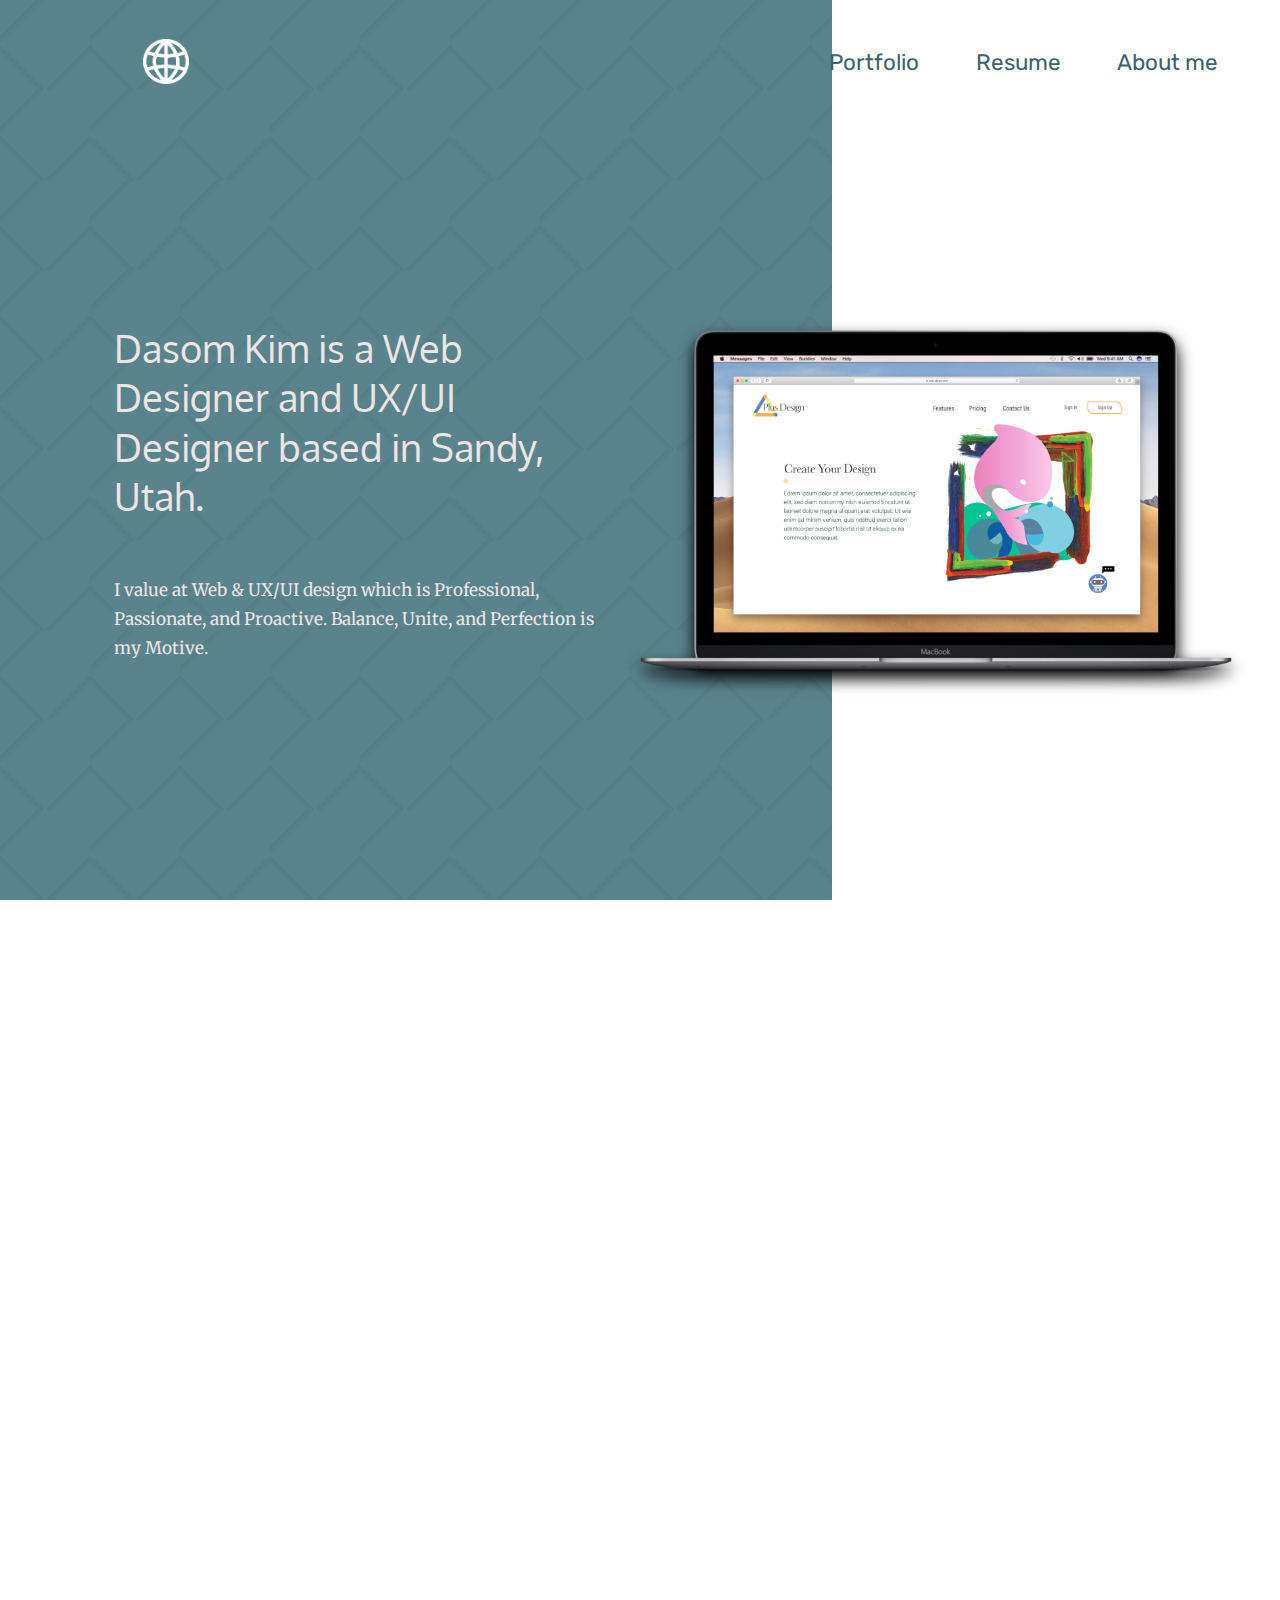
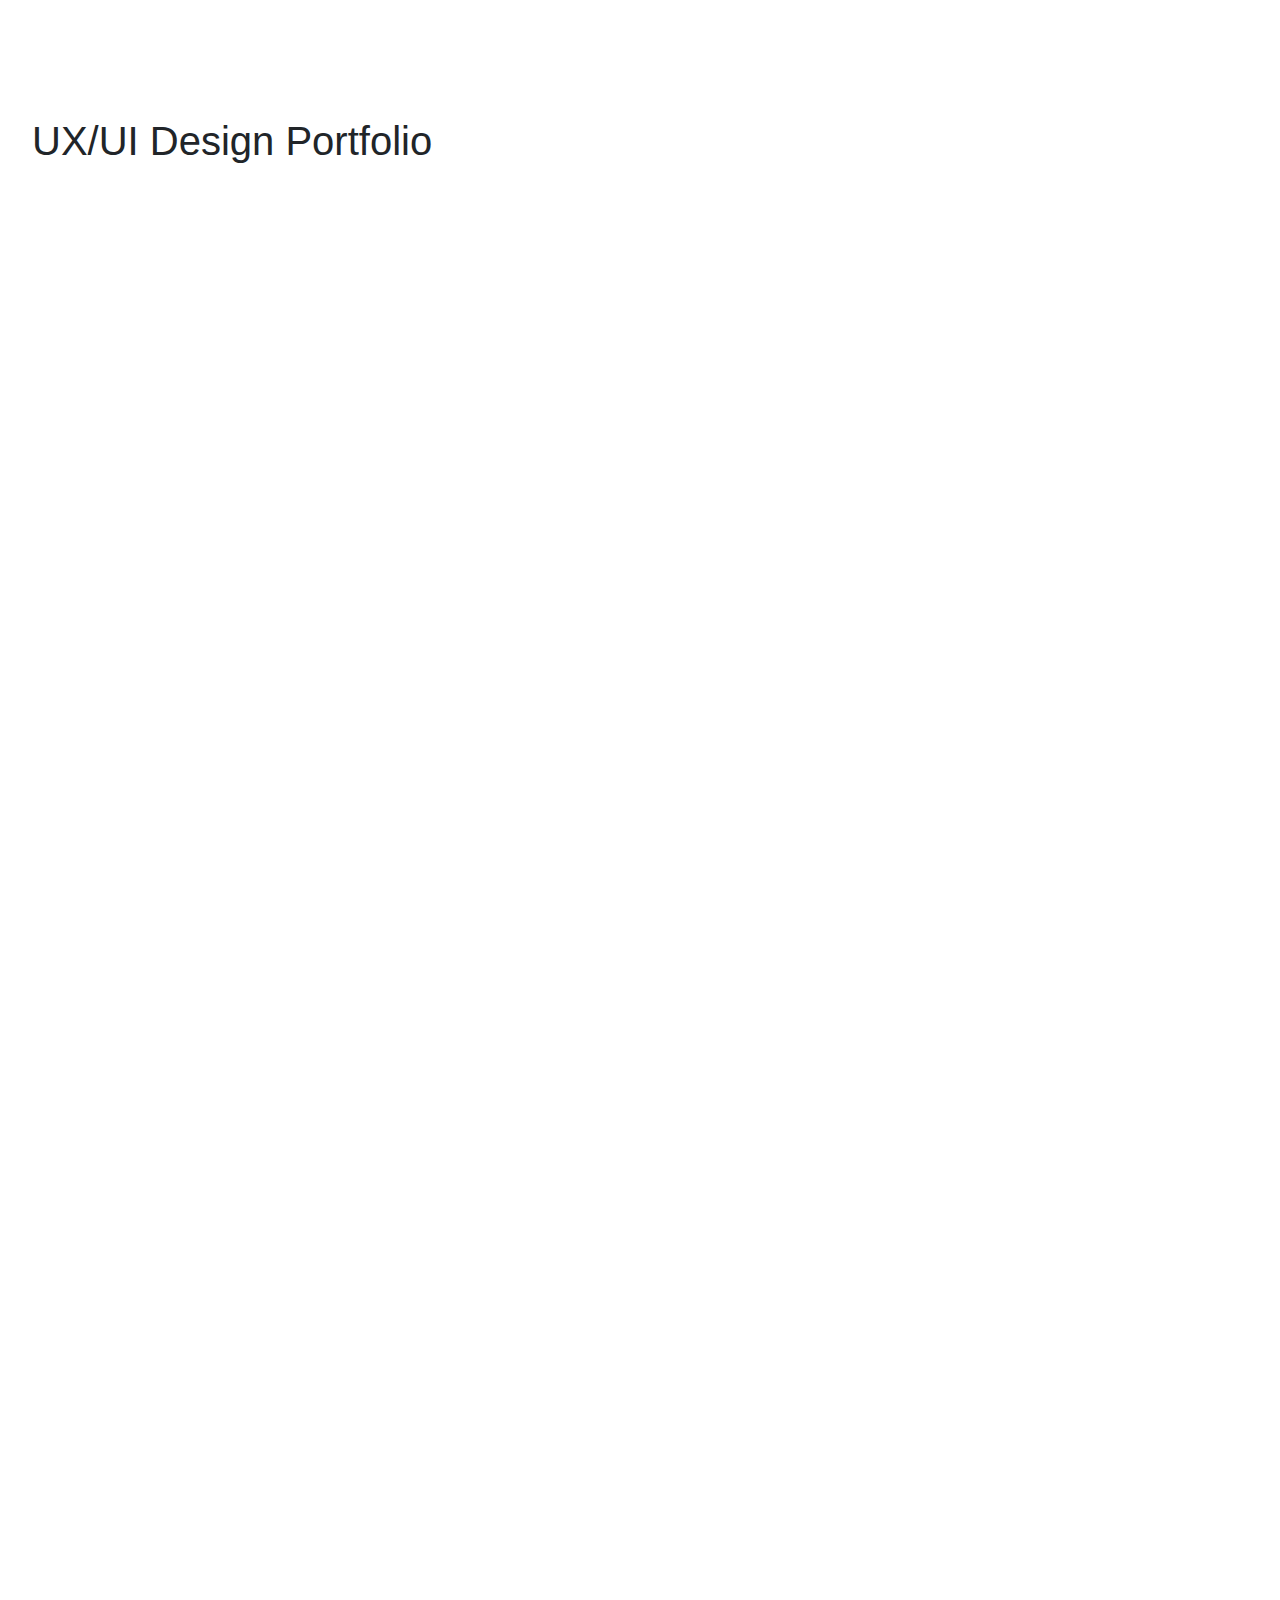
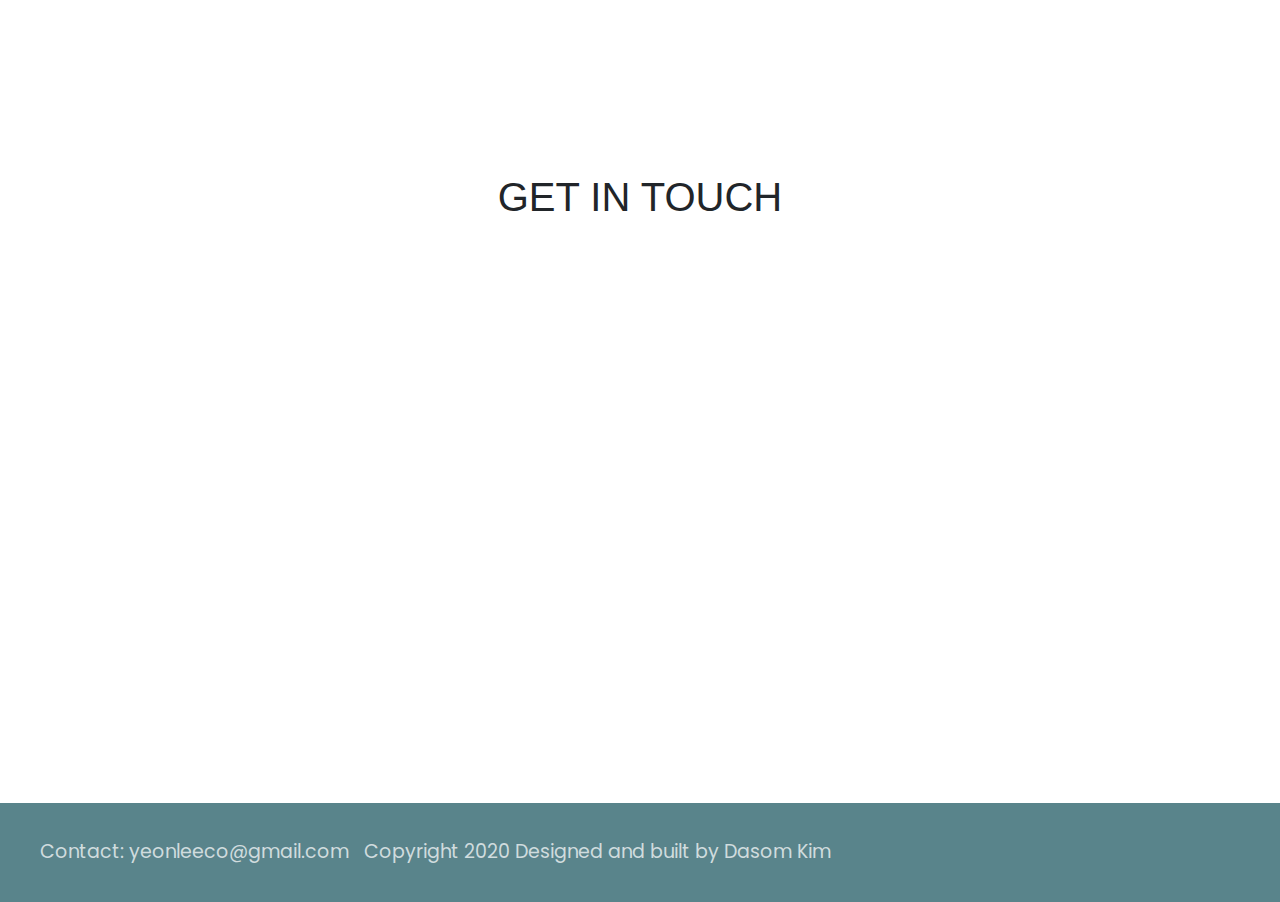
==== commit f1823fe9: "11" ====
--- a/index.html
+++ b/index.html
@@ -53,8 +53,7 @@
         </div>
 
         <div class="intro_self">
-            <h1>This is</h1>
-            <h2>Dasom Kim</h2>
+            <h1>THIS IS DASOM KIM</h1>
 
             <p>
                 To shortly introduce myself, I am a skilled and results-driven individual
--- a/index.css
+++ b/index.css
@@ -167,6 +167,8 @@
     margin: auto;
     min-height: 70vh;
     align-items: center;
+    position: relative;
+    top: 8vh;
 }
 
 #about_me img {
@@ -181,7 +183,6 @@
     left: 10vh;
     top: 55px;
 }
-
 
 .intro_self p {
     width: 70%;
@@ -209,8 +210,8 @@
     grid-template-columns: repeat(2, 1fr);
     margin-bottom: 3rem;
     background-color: white;
-    border: .2px solid rgba(255, 255, 255, 0);
-    box-shadow: 5px 8px 15px rgba(0, 0, 0, 0.171);
+    border-style: none;
+    box-shadow: 5px 8px 10px rgba(0, 0, 0, 0.171);
 }
 
 .card img {
@@ -270,11 +271,13 @@
 
 footer {
     color: rgba(255, 255, 255, 0.726);
-    padding: 55px;
+    padding: 35px;
     font-family: 'Poppins', sans-serif;
     font-size: 19px;
     width: 100%;
     background-color: #59848B;
+    clear: both;
+    margin-top: 25vh;
 }
 
 footer span {
@@ -388,9 +391,8 @@
 
     footer {
         text-align: center;
-        margin-left: 0;
-    }
-
-
-}
-
+    }
+
+
+}
+
